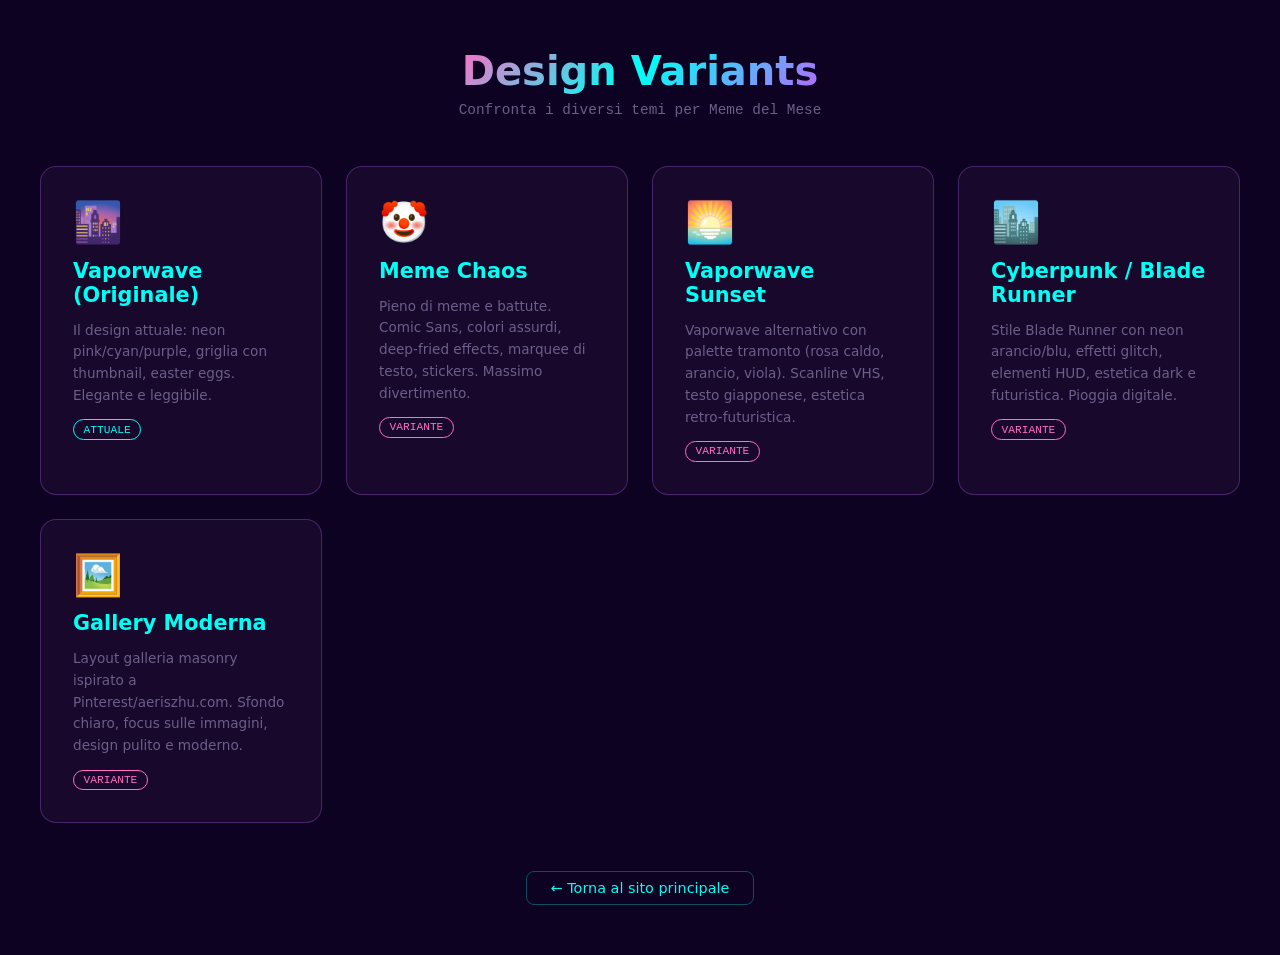
==== variants/index.html @ e9c3da5e "Fix thumbnails + add 4 design variant pages Fixes: - Thumbnails now show immediately on homepage (pl" ====
<!DOCTYPE html>
<html lang="it">
<head>
  <meta charset="UTF-8">
  <meta name="viewport" content="width=device-width, initial-scale=1.0">
  <title>Meme del Mese — Design Variants</title>
  <style>
    :root {
      --bg: #0d0221;
      --card: rgba(26, 10, 46, 0.85);
      --pink: #ff6ec7;
      --cyan: #00fff5;
      --purple: #b967ff;
      --text: #e8e0f0;
      --muted: #6b5f8a;
    }
    * { box-sizing: border-box; margin: 0; padding: 0; }
    body {
      font-family: 'Segoe UI', system-ui, sans-serif;
      background: var(--bg);
      color: var(--text);
      min-height: 100vh;
      display: flex;
      flex-direction: column;
      align-items: center;
      padding: 3rem 1rem;
    }
    h1 {
      font-size: 2.5rem;
      font-weight: 800;
      background: linear-gradient(135deg, var(--pink), var(--cyan), var(--purple));
      -webkit-background-clip: text;
      -webkit-text-fill-color: transparent;
      background-clip: text;
      margin-bottom: 0.5rem;
    }
    .subtitle {
      color: var(--muted);
      font-size: 0.9rem;
      margin-bottom: 3rem;
      font-family: 'Cascadia Code', monospace;
    }
    .grid {
      display: grid;
      grid-template-columns: repeat(auto-fill, minmax(280px, 1fr));
      gap: 1.5rem;
      max-width: 1200px;
      width: 100%;
    }
    .card {
      background: var(--card);
      border: 1px solid rgba(185, 103, 255, 0.3);
      border-radius: 16px;
      padding: 2rem;
      text-decoration: none;
      color: var(--text);
      transition: all 0.3s ease;
      display: flex;
      flex-direction: column;
      gap: 0.8rem;
    }
    .card:hover {
      transform: translateY(-5px);
      border-color: var(--pink);
      box-shadow: 0 0 25px rgba(255, 110, 199, 0.2), 0 0 50px rgba(0, 255, 245, 0.1);
    }
    .card-icon { font-size: 2.5rem; }
    .card-title { font-size: 1.3rem; font-weight: 700; color: var(--cyan); }
    .card-desc { font-size: 0.85rem; color: var(--muted); line-height: 1.6; }
    .card-tag {
      display: inline-block;
      padding: 0.2rem 0.6rem;
      border-radius: 20px;
      font-size: 0.7rem;
      font-family: monospace;
      border: 1px solid;
      width: fit-content;
    }
    .tag-current { border-color: var(--cyan); color: var(--cyan); }
    .tag-new { border-color: var(--pink); color: var(--pink); }
    .back {
      margin-top: 3rem;
      color: var(--cyan);
      font-size: 0.9rem;
      text-decoration: none;
      border: 1px solid rgba(0, 255, 245, 0.3);
      padding: 0.5rem 1.5rem;
      border-radius: 8px;
      transition: all 0.3s ease;
    }
    .back:hover {
      background: rgba(0, 255, 245, 0.1);
      border-color: var(--cyan);
    }
  </style>
</head>
<body>
  <h1>Design Variants</h1>
  <p class="subtitle">Confronta i diversi temi per Meme del Mese</p>

  <div class="grid">
    <a href="/" class="card">
      <span class="card-icon">🌆</span>
      <span class="card-title">Vaporwave (Originale)</span>
      <span class="card-desc">Il design attuale: neon pink/cyan/purple, griglia con thumbnail, easter eggs. Elegante e leggibile.</span>
      <span class="card-tag tag-current">ATTUALE</span>
    </a>

    <a href="meme-chaos.html" class="card">
      <span class="card-icon">🤡</span>
      <span class="card-title">Meme Chaos</span>
      <span class="card-desc">Pieno di meme e battute. Comic Sans, colori assurdi, deep-fried effects, marquee di testo, stickers. Massimo divertimento.</span>
      <span class="card-tag tag-new">VARIANTE</span>
    </a>

    <a href="vaporwave-sunset.html" class="card">
      <span class="card-icon">🌅</span>
      <span class="card-title">Vaporwave Sunset</span>
      <span class="card-desc">Vaporwave alternativo con palette tramonto (rosa caldo, arancio, viola). Scanline VHS, testo giapponese, estetica retro-futuristica.</span>
      <span class="card-tag tag-new">VARIANTE</span>
    </a>

    <a href="cyberpunk.html" class="card">
      <span class="card-icon">🏙️</span>
      <span class="card-title">Cyberpunk / Blade Runner</span>
      <span class="card-desc">Stile Blade Runner con neon arancio/blu, effetti glitch, elementi HUD, estetica dark e futuristica. Pioggia digitale.</span>
      <span class="card-tag tag-new">VARIANTE</span>
    </a>

    <a href="gallery.html" class="card">
      <span class="card-icon">🖼️</span>
      <span class="card-title">Gallery Moderna</span>
      <span class="card-desc">Layout galleria masonry ispirato a Pinterest/aeriszhu.com. Sfondo chiaro, focus sulle immagini, design pulito e moderno.</span>
      <span class="card-tag tag-new">VARIANTE</span>
    </a>
  </div>

  <a href="/" class="back">← Torna al sito principale</a>
</body>
</html>
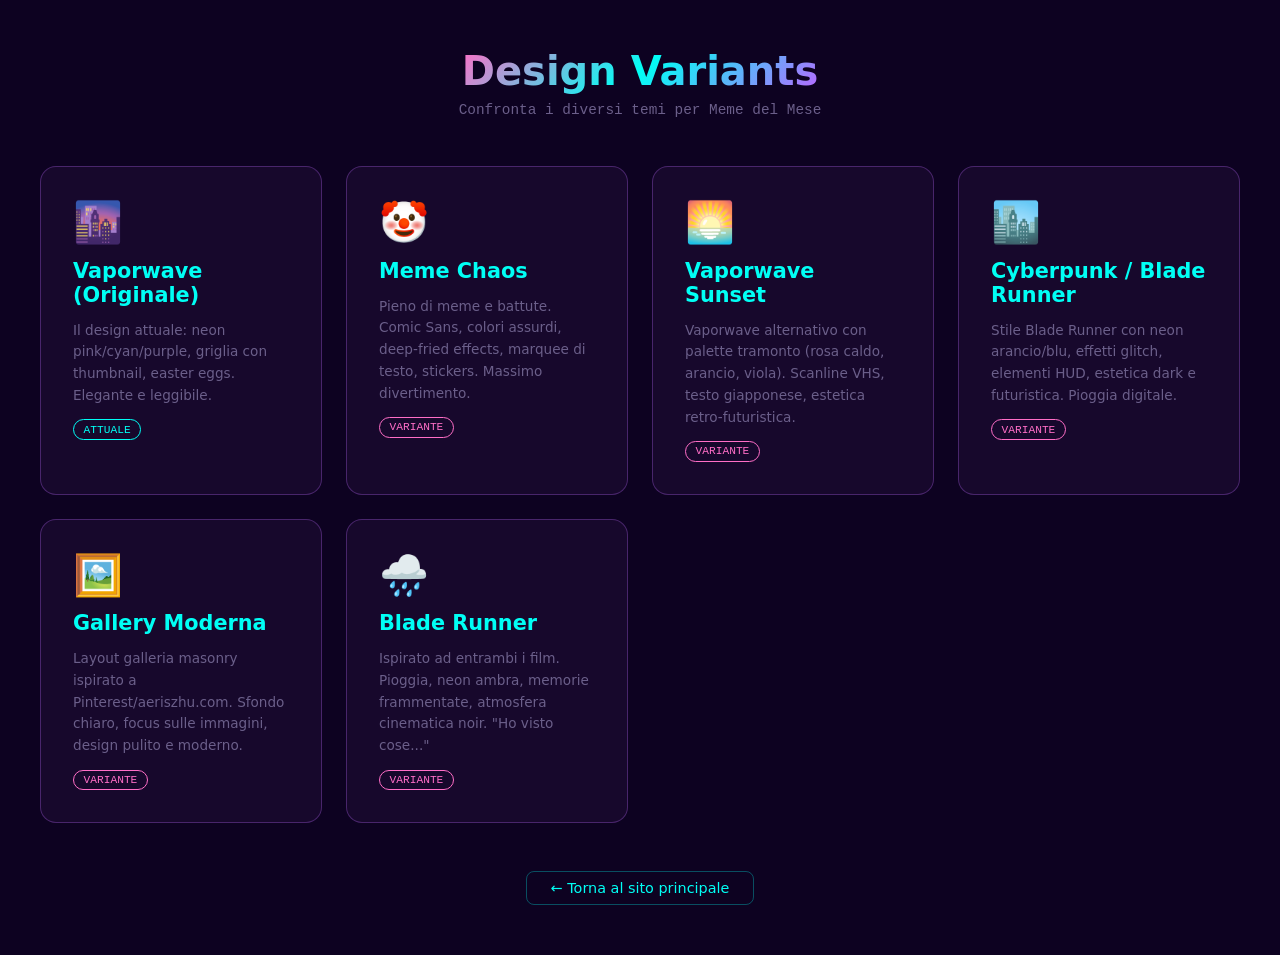
==== commit 64d386a3: "Add Blade Runner variant + fix year ordering (newest first) - New variant: blade-runner.html — cinem" ====
--- a/variants/index.html
+++ b/variants/index.html
@@ -133,6 +133,13 @@
       <span class="card-desc">Layout galleria masonry ispirato a Pinterest/aeriszhu.com. Sfondo chiaro, focus sulle immagini, design pulito e moderno.</span>
       <span class="card-tag tag-new">VARIANTE</span>
     </a>
+
+    <a href="blade-runner.html" class="card">
+      <span class="card-icon">🌧️</span>
+      <span class="card-title">Blade Runner</span>
+      <span class="card-desc">Ispirato ad entrambi i film. Pioggia, neon ambra, memorie frammentate, atmosfera cinematica noir. "Ho visto cose..."</span>
+      <span class="card-tag tag-new">VARIANTE</span>
+    </a>
   </div>
 
   <a href="/" class="back">← Torna al sito principale</a>
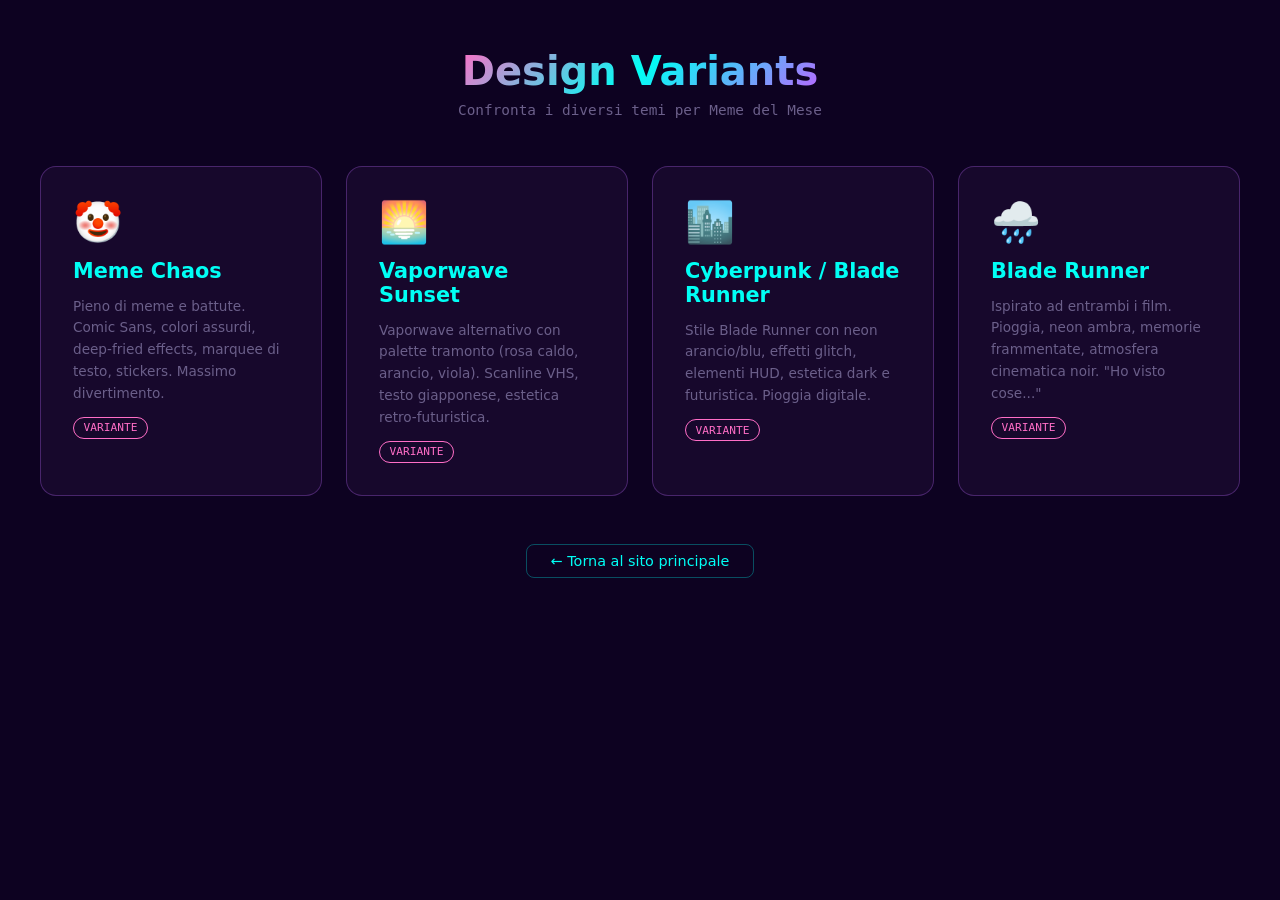
==== commit f5f89db8: "Random theme on homepage, remove 2 themes, shrink BR header - Root URL (/) now always redirects to a" ====
--- a/variants/index.html
+++ b/variants/index.html
@@ -99,13 +99,6 @@
   <p class="subtitle">Confronta i diversi temi per Meme del Mese</p>
 
   <div class="grid">
-    <a href="/" class="card">
-      <span class="card-icon">🌆</span>
-      <span class="card-title">Vaporwave (Originale)</span>
-      <span class="card-desc">Il design attuale: neon pink/cyan/purple, griglia con thumbnail, easter eggs. Elegante e leggibile.</span>
-      <span class="card-tag tag-current">ATTUALE</span>
-    </a>
-
     <a href="meme-chaos.html" class="card">
       <span class="card-icon">🤡</span>
       <span class="card-title">Meme Chaos</span>
@@ -127,13 +120,6 @@
       <span class="card-tag tag-new">VARIANTE</span>
     </a>
 
-    <a href="gallery.html" class="card">
-      <span class="card-icon">🖼️</span>
-      <span class="card-title">Gallery Moderna</span>
-      <span class="card-desc">Layout galleria masonry ispirato a Pinterest/aeriszhu.com. Sfondo chiaro, focus sulle immagini, design pulito e moderno.</span>
-      <span class="card-tag tag-new">VARIANTE</span>
-    </a>
-
     <a href="blade-runner.html" class="card">
       <span class="card-icon">🌧️</span>
       <span class="card-title">Blade Runner</span>
